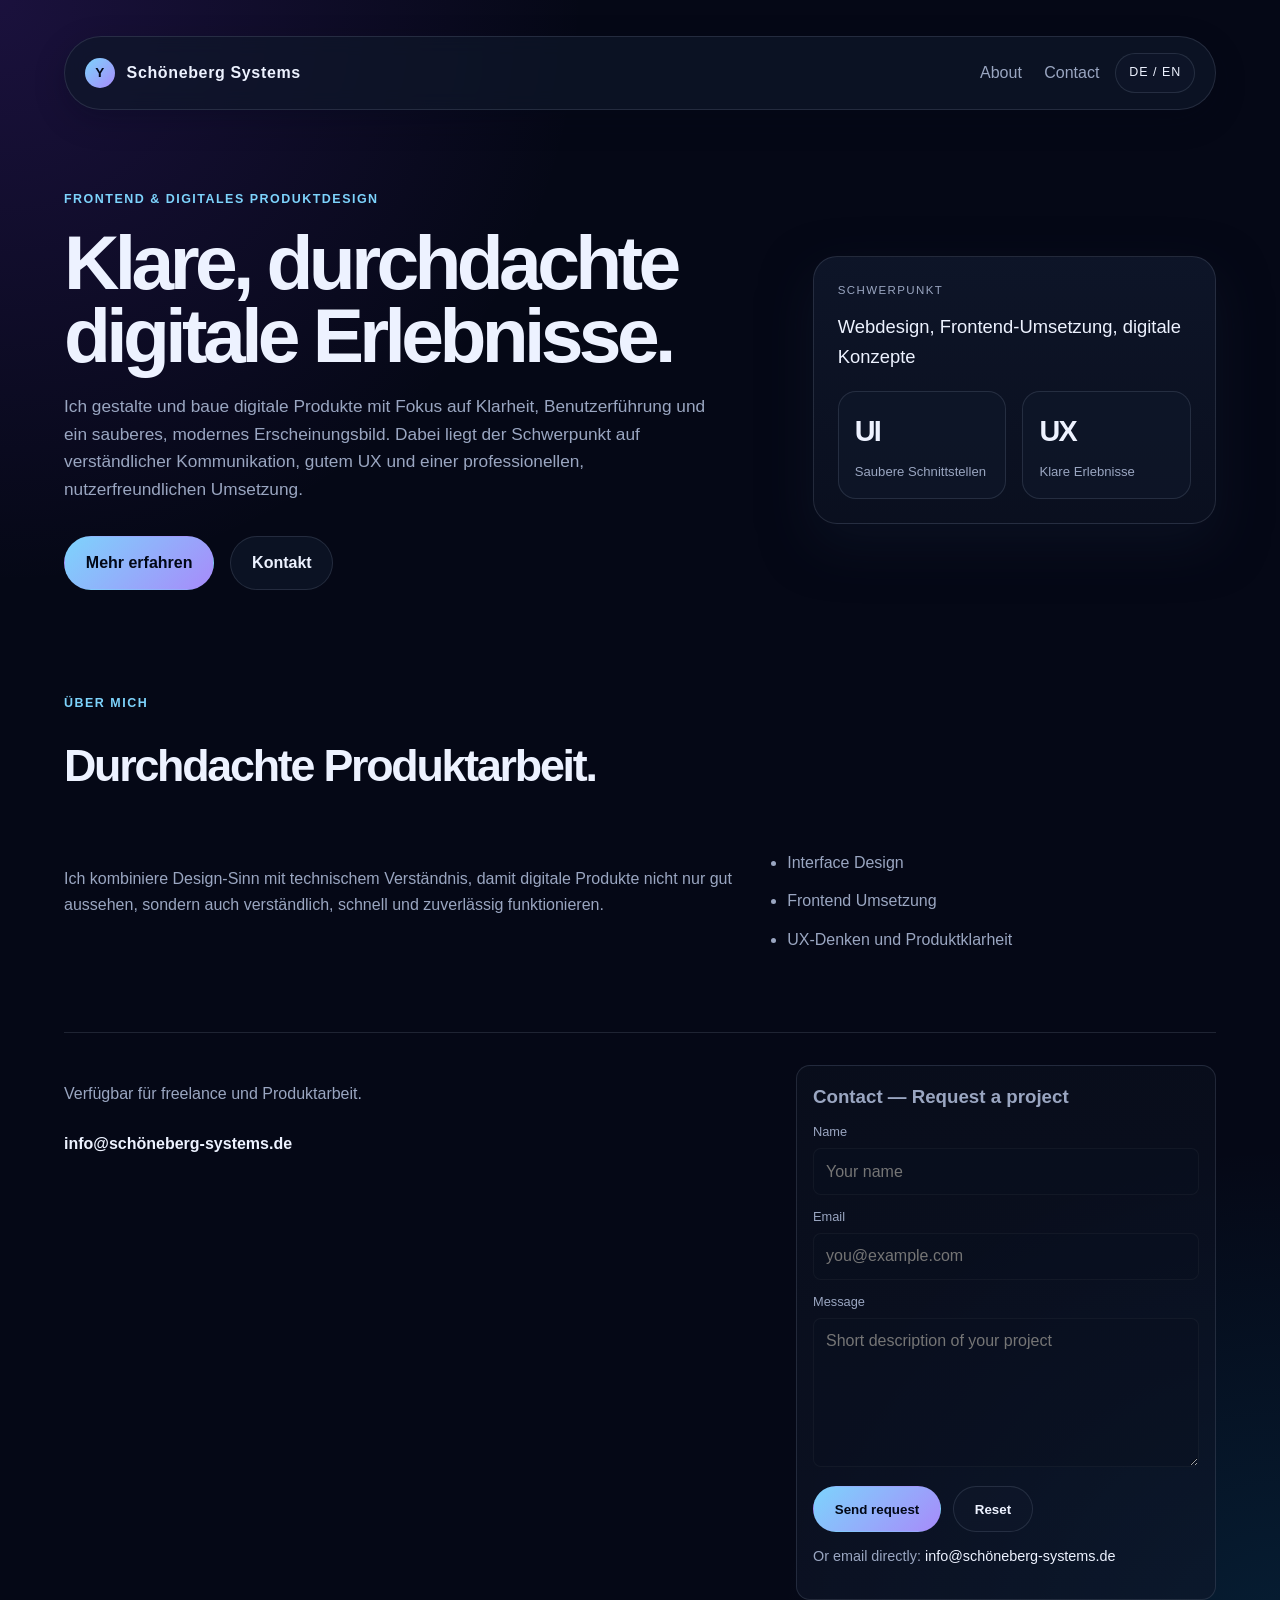
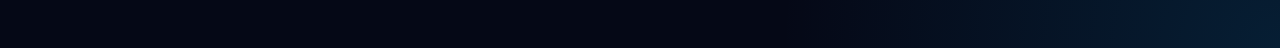
==== index.html @ e1c48ebd "added contact formular" ====
<!doctype html>
<html lang="de">
  <head>
    <meta charset="utf-8">
    <meta name="viewport" content="width=device-width, initial-scale=1">
    <title>Tim Hartung – Portfolio</title>
    <meta
      name="description"
      content="Portfolio von Tim Hartung – Frontend-Entwicklung, Produktdesign und digitale Lösungen."
    >
    <link rel="stylesheet" href="style.css">
  </head>
  <body>
    <div class="page-shell">
      <header class="site-header">
        <nav class="topbar" aria-label="Hauptnavigation">
            <a class="brand" href="#top"><span class="brand-mark">Y</span><span data-i18n="brand">Schöneberg Systems</span></a>
            <div class="nav-actions">
              <div class="nav-links">
                <a href="#about" data-i18n="nav.about">About</a>
                <a href="#contact" data-i18n="nav.contact">Contact</a>
              </div>
              <button class="lang-toggle" id="langToggle" type="button" aria-label="Sprache wechseln">DE / EN</button>
            </div>
          </nav>
        </header>

      <main id="top">
        <section class="hero">
          <div class="hero-copy">
            <p class="eyebrow" data-i18n="hero.eyebrow">Frontend &amp; digitales Produktdesign</p>
            <h1 data-i18n="hero.title">Klare, durchdachte digitale Erlebnisse.</h1>
            <p class="intro" data-i18n="hero.intro">
              Ich gestalte und baue digitale Produkte mit Fokus auf Klarheit,
              Benutzerführung und ein sauberes, modernes Erscheinungsbild.
              Dabei liegt der Schwerpunkt auf verständlicher Kommunikation,
              gutem UX und einer professionellen, nutzerfreundlichen Umsetzung.
            </p>
            <div class="cta-row">
              <a class="button primary" href="#about" data-i18n="hero.primaryButton">Ausgewählte Schwerpunkte</a>
              <a class="button secondary" href="#contact" data-i18n="hero.secondaryButton">Kontakt</a>
            </div>
          </div>

          <aside class="hero-panel" aria-label="Kurzprofil">
            <div class="mini-label" data-i18n="panel.label">Schwerpunkt</div>
            <p data-i18n="panel.text">Webdesign, App-Entwicklung, Frontend-Umsetzung, digitale Konzepte</p>
            <div class="mini-grid">
              <div>
                <strong>UI</strong>
                <span data-i18n="panel.ui">Saubere Schnittstellen</span>
              </div>
              <div>
                <strong>UX</strong>
                <span data-i18n="panel.ux">Klare Erlebnisse</span>
              </div>
            </div>
          </aside>
        </section>

        <section id="about" class="section-block about-block">
          <div class="section-heading">
            <p class="eyebrow" data-i18n="about.eyebrow">Über mich</p>
            <h2 data-i18n="about.title">Durchdachte Produktarbeit.</h2>
          </div>

          <div class="about-grid">
            <p data-i18n="about.text">
              Ich kombiniere Design-Sinn mit technischem Verständnis, damit digitale
              Produkte nicht nur gut aussehen, sondern auch verständlich, schnell und
              zuverlässig funktionieren.
            </p>
            <ul>
              <li data-i18n="about.item1">Interface Design</li>
              <li data-i18n="about.item2">Frontend Umsetzung</li>
              <li data-i18n="about.item3">UX-Denken und Produktklarheit</li>
            </ul>
          </div>
        </section>
      </main>

      <footer id="contact" class="site-footer">
        <div class="contact-left">
          <p data-i18n="footer.text">
            Verfügbar für Freelance und Produktarbeit.
          </p>
          <a
            class="contact-email"
            href="mailto:info@schöneberg-systems.de"
          >
            info@schöneberg-systems.de
          </a>
        </div>

        <form id="contactForm" class="contact-form" novalidate>
          <h3>Contact — Request a project</h3>

          <label class="field">
            <span class="field-label">Name</span>
            <input
              type="text"
              id="contactName"
              name="name"
              placeholder="Your name"
              required
            >
          </label>

          <label class="field">
            <span class="field-label">Email</span>
            <input
              type="email"
              id="contactEmail"
              name="email"
              placeholder="you@example.com"
              required
            >
          </label>

          <label class="field">
            <span class="field-label">Message</span>
            <textarea
              id="contactMessage"
              name="message"
              rows="5"
              placeholder="Short description of your project"
              required
            ></textarea>
          </label>

          <div class="form-actions">
            <button type="submit" class="button primary">
              Send request
            </button>
            <button type="reset" class="button secondary">
              Reset
            </button>
          </div>

          <p class="form-note">
            Or email directly:
            <a href="mailto:info@schöneberg-systems.de">
              info@schöneberg-systems.de
            </a>
          </p>
        </form>
      </footer>
    </div>

    <script src="script.js"></script>
  </body>
</html>
---- style.css ----
:root {
  color-scheme: dark;
  --bg: #050816;
  --bg-elevated: rgba(11, 17, 32, 0.82);
  --panel: rgba(15, 23, 42, 0.9);
  --panel-strong: #0f172a;
  --card: #111827;
  --line: rgba(148, 163, 184, 0.18);
  --text: #edf2ff;
  --muted: #9aa6c1;
  --accent: #7dd3fc;
  --accent-strong: #a78bfa;
  --shadow: rgba(15, 23, 42, 0.55);
}

* {
  box-sizing: border-box;
}

html {
  scroll-behavior: smooth;
}

body {
  margin: 0;
  color: var(--text);
  background:
    radial-gradient(circle at top left, rgba(124, 58, 237, 0.18), transparent 28%),
    radial-gradient(circle at bottom right, rgba(14, 165, 233, 0.14), transparent 24%),
    var(--bg);
  font-family: Inter, "Segoe UI", sans-serif;
  line-height: 1.6;
}

img {
  max-width: 100%;
  display: block;
}

a {
  color: var(--text);
  text-decoration: none;
}

.page-shell {
  max-width: 1200px;
  margin: 0 auto;
  padding: 1.25rem 1.5rem 3rem;
}

.site-header {
  position: sticky;
  top: 0;
  z-index: 10;
  padding-top: 1rem;
}

.topbar {
  display: flex;
  justify-content: space-between;
  align-items: center;
  padding: 1rem 1.25rem;
  border: 1px solid var(--line);
  border-radius: 999px;
  background: rgba(15, 23, 42, 0.7);
  backdrop-filter: blur(10px);
  box-shadow: 0 10px 30px rgba(2, 6, 23, 0.25);
}

.brand {
  display: inline-flex;
  align-items: center;
  gap: 0.7rem;
  font-weight: 700;
  letter-spacing: 0.04em;
}

.brand-mark {
  display: inline-grid;
  place-items: center;
  width: 1.9rem;
  height: 1.9rem;
  border-radius: 50%;
  background: linear-gradient(135deg, var(--accent), var(--accent-strong));
  color: #020817;
  font-size: 0.85rem;
  font-weight: 800;
}

.nav-actions {
  display: flex;
  align-items: center;
  gap: 1rem;
}

.nav-links {
  display: flex;
  align-items: center;
  gap: 1.4rem;
  color: var(--muted);
}

.nav-links a {
  color: var(--muted);
  transition: color 0.2s ease;
}

.nav-links a:hover,
.nav-links a:focus-visible {
  color: var(--text);
}

.lang-toggle {
  border: 1px solid var(--line);
  background: rgba(15, 23, 42, 0.7);
  color: var(--text);
  border-radius: 999px;
  padding: 0.55rem 0.8rem;
  font: inherit;
  font-size: 0.78rem;
  letter-spacing: 0.08em;
  text-transform: uppercase;
  cursor: pointer;
  transition: border-color 0.2s ease, transform 0.2s ease;
}

.lang-toggle:hover,
.lang-toggle:focus-visible {
  border-color: rgba(125, 211, 252, 0.7);
  transform: translateY(-1px);
}

.hero {
  display: grid;
  grid-template-columns: 1.6fr 0.9fr;
  gap: 2rem;
  align-items: center;
  padding: 5rem 0 3rem;
}

.eyebrow {
  margin: 0 0 1rem;
  color: var(--accent);
  font-size: 0.78rem;
  font-weight: 700;
  letter-spacing: 0.12em;
  text-transform: uppercase;
}

h1 {
  margin: 0;
  max-width: 680px;
  font-size: clamp(3.1rem, 6vw, 5.3rem);
  line-height: 0.96;
  letter-spacing: -0.06em;
}

.intro {
  max-width: 650px;
  margin-top: 1.25rem;
  color: var(--muted);
  font-size: 1.08rem;
}

.cta-row {
  display: flex;
  flex-wrap: wrap;
  gap: 1rem;
  margin-top: 2rem;
}

.button {
  display: inline-flex;
  align-items: center;
  justify-content: center;
  min-height: 46px;
  padding: 0.85rem 1.3rem;
  border: 1px solid var(--line);
  border-radius: 999px;
  font-weight: 600;
  transition: transform 0.2s ease, border-color 0.2s ease, background 0.2s ease;
}

.button:hover,
.button:focus-visible {
  transform: translateY(-1px);
}

.button.primary {
  background: linear-gradient(135deg, var(--accent), var(--accent-strong));
  border-color: transparent;
  color: #020817;
}

.button.secondary {
  background: rgba(15, 23, 42, 0.7);
  color: var(--text);
}

.hero-panel {
  padding: 1.5rem;
  border: 1px solid var(--line);
  border-radius: 24px;
  background: linear-gradient(180deg, rgba(15, 23, 42, 0.9), rgba(11, 17, 32, 0.9));
  box-shadow: 0 20px 50px var(--shadow);
}

.mini-label {
  color: var(--muted);
  font-size: 0.72rem;
  letter-spacing: 0.12em;
  text-transform: uppercase;
}

.hero-panel p {
  margin: 0.8rem 0 1.25rem;
  font-size: 1.15rem;
}

.mini-grid {
  display: grid;
  grid-template-columns: repeat(2, minmax(0, 1fr));
  gap: 1rem;
}

.mini-grid div {
  padding: 1rem;
  border: 1px solid var(--line);
  border-radius: 18px;
  background: rgba(15, 23, 42, 0.7);
}

.mini-grid strong {
  display: block;
  font-size: 1.8rem;
  letter-spacing: -0.06em;
}

.mini-grid span {
  display: block;
  margin-top: 0.4rem;
  color: var(--muted);
  font-size: 0.82rem;
}

.section-block {
  padding-top: 3.5rem;
}

.section-heading {
  margin-bottom: 1.5rem;
}

.section-heading h2 {
  margin: 0;
  font-size: clamp(2rem, 4vw, 2.8rem);
  letter-spacing: -0.05em;
}

.project-grid {
  display: grid;
  grid-template-columns: repeat(3, minmax(0, 1fr));
  gap: 1.25rem;
}

.project-card {
  padding: 1.4rem;
  border: 1px solid var(--line);
  border-radius: 22px;
  background: var(--panel);
  box-shadow: inset 0 1px 0 rgba(255, 255, 255, 0.02);
}

.project-topline {
  display: flex;
  justify-content: space-between;
  gap: 1rem;
  color: var(--muted);
  font-size: 0.76rem;
  letter-spacing: 0.08em;
  text-transform: uppercase;
}

.project-card h3 {
  margin: 1rem 0 0.6rem;
  font-size: 1.5rem;
  letter-spacing: -0.04em;
}

.project-card p {
  margin: 0 0 1rem;
  color: var(--muted);
}

.project-card a {
  color: var(--accent);
  font-weight: 600;
}

.about-block {
  padding-bottom: 2rem;
}

.about-grid {
  display: grid;
  grid-template-columns: 1.2fr 0.8fr;
  gap: 2rem;
  padding: 1.5rem 0 0;
}

.about-grid p,
.about-grid li {
  color: var(--muted);
}

.about-grid ul {
  margin: 0;
  padding-left: 1.2rem;
  display: grid;
  gap: 0.8rem;
}

.site-footer {
  display: grid;
  grid-template-columns: 1fr 420px;
  gap: 2rem;
  margin-top: 3rem;
  padding-top: 2rem;
  border-top: 1px solid var(--line);
  color: var(--muted);
  align-items: start;
}

.contact-left {
  display: flex;
  flex-direction: column;
  gap: 0.5rem;
}

.contact-email {
  color: var(--text);
  font-weight: 600;
}

.contact-form {
  background: linear-gradient(180deg, rgba(11,17,32,0.6), rgba(15,23,42,0.6));
  border: 1px solid var(--line);
  padding: 1rem;
  border-radius: 14px;
}

.contact-form h3 {
  margin: 0 0 0.6rem 0;
}

.field {
  display: block;
  margin-bottom: 0.75rem;
}

.field-label {
  display: block;
  font-size: 0.8rem;
  color: var(--muted);
  margin-bottom: 0.35rem;
}

.field input,
.field textarea {
  width: 100%;
  padding: 0.6rem 0.75rem;
  border-radius: 8px;
  border: 1px solid rgba(255,255,255,0.04);
  background: rgba(11,17,32,0.45);
  color: var(--text);
  font: inherit;
}

.form-actions {
  display: flex;
  gap: 0.75rem;
  margin-top: 0.5rem;
}

.form-note {
  margin-top: 0.8rem;
  font-size: 0.9rem;
  color: var(--muted);
}

@media (max-width: 900px) {
  .site-footer {
    grid-template-columns: 1fr;
  }

  .contact-form {
    margin-top: 1rem;
  }
}

@media (max-width: 900px) {
  .hero,
  .project-grid,
  .about-grid {
    grid-template-columns: 1fr;
  }

  .topbar,
  .site-footer {
    flex-direction: column;
    align-items: flex-start;
  }

  .nav-links {
    flex-wrap: wrap;
  }
}

@media (max-width: 560px) {
  .page-shell {
    padding-left: 1rem;
    padding-right: 1rem;
  }

  .topbar {
    border-radius: 24px;
  }

  .hero {
    padding-top: 3.5rem;
  }

  .cta-row {
    flex-direction: column;
    align-items: stretch;
  }

  .button {
    width: 100%;
  }
}
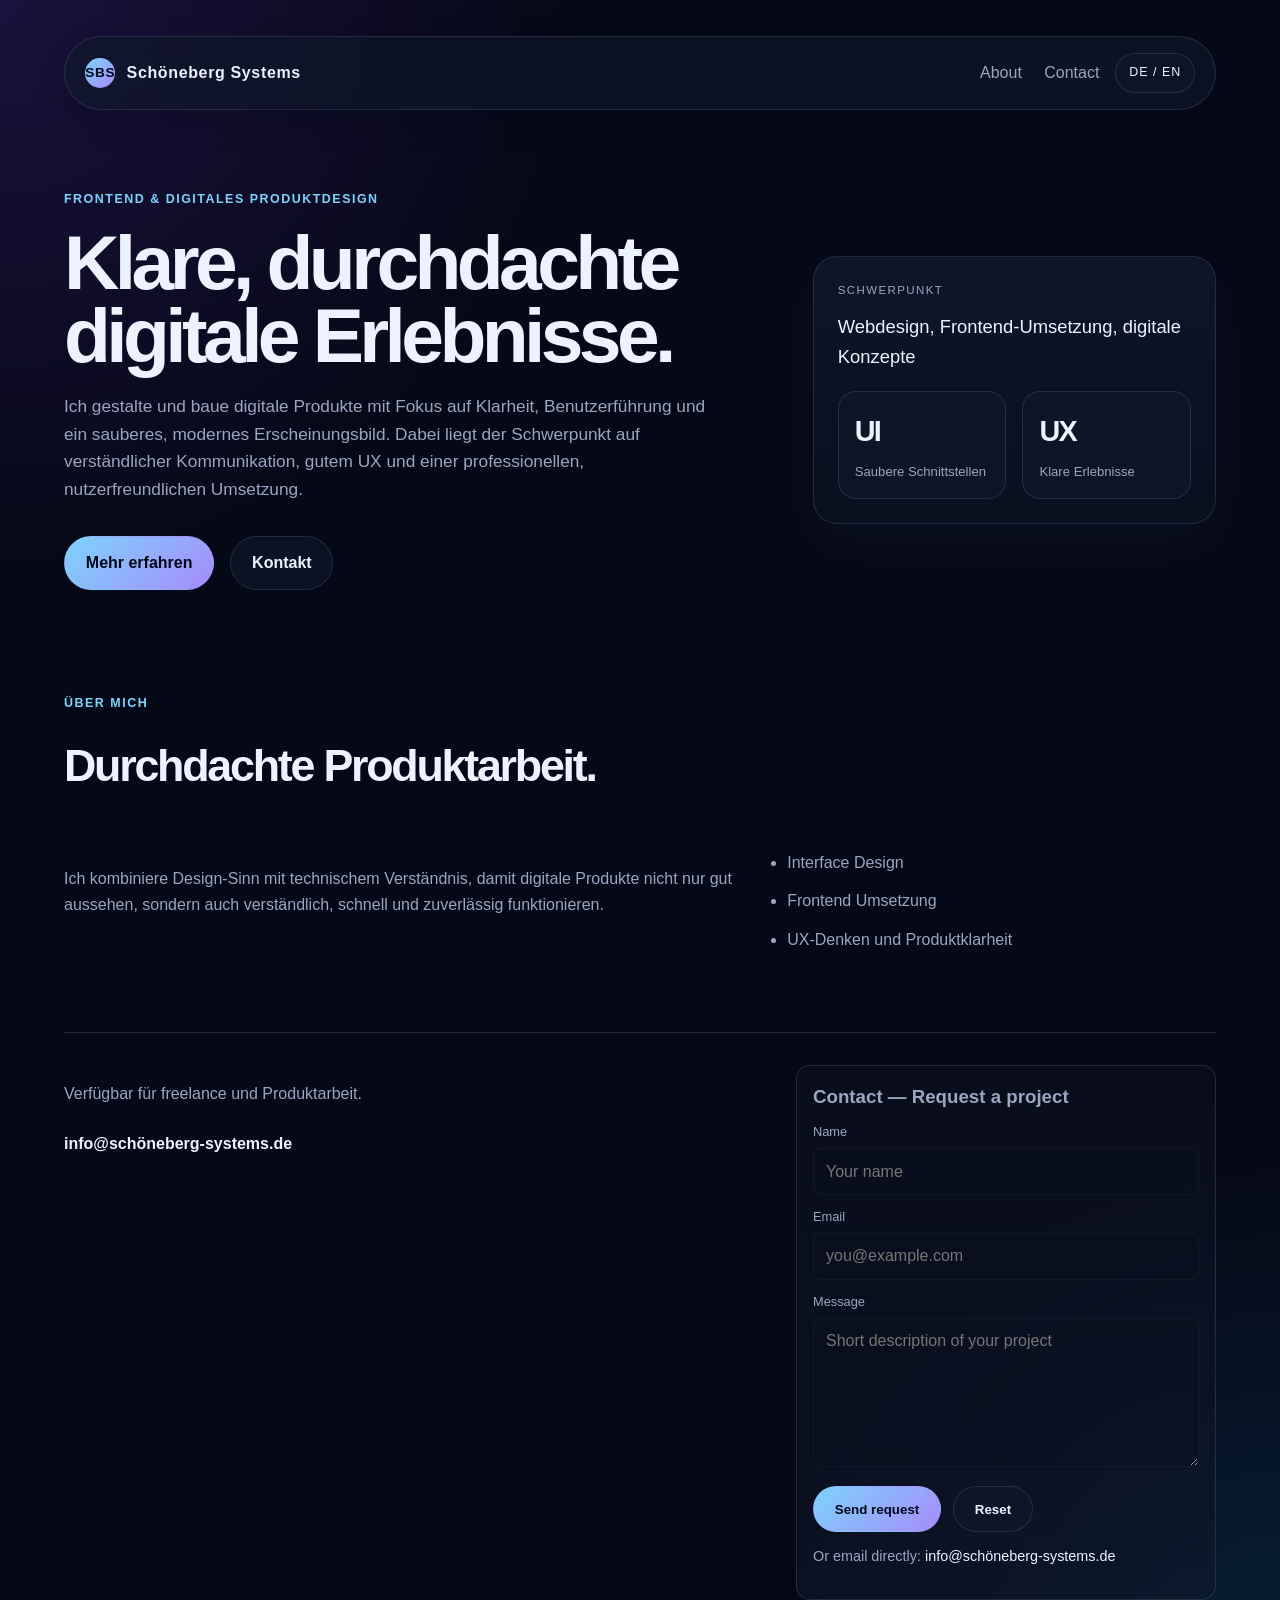
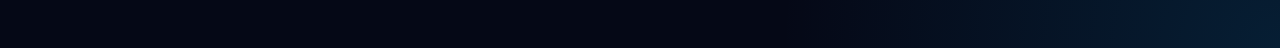
==== commit f3bfe604: "Update index.html" ====
--- a/index.html
+++ b/index.html
@@ -14,7 +14,7 @@
     <div class="page-shell">
       <header class="site-header">
         <nav class="topbar" aria-label="Hauptnavigation">
-            <a class="brand" href="#top"><span class="brand-mark">Y</span><span data-i18n="brand">Schöneberg Systems</span></a>
+            <a class="brand" href="#top"><span class="brand-mark">SBS</span><span data-i18n="brand">Schöneberg Systems</span></a>
             <div class="nav-actions">
               <div class="nav-links">
                 <a href="#about" data-i18n="nav.about">About</a>
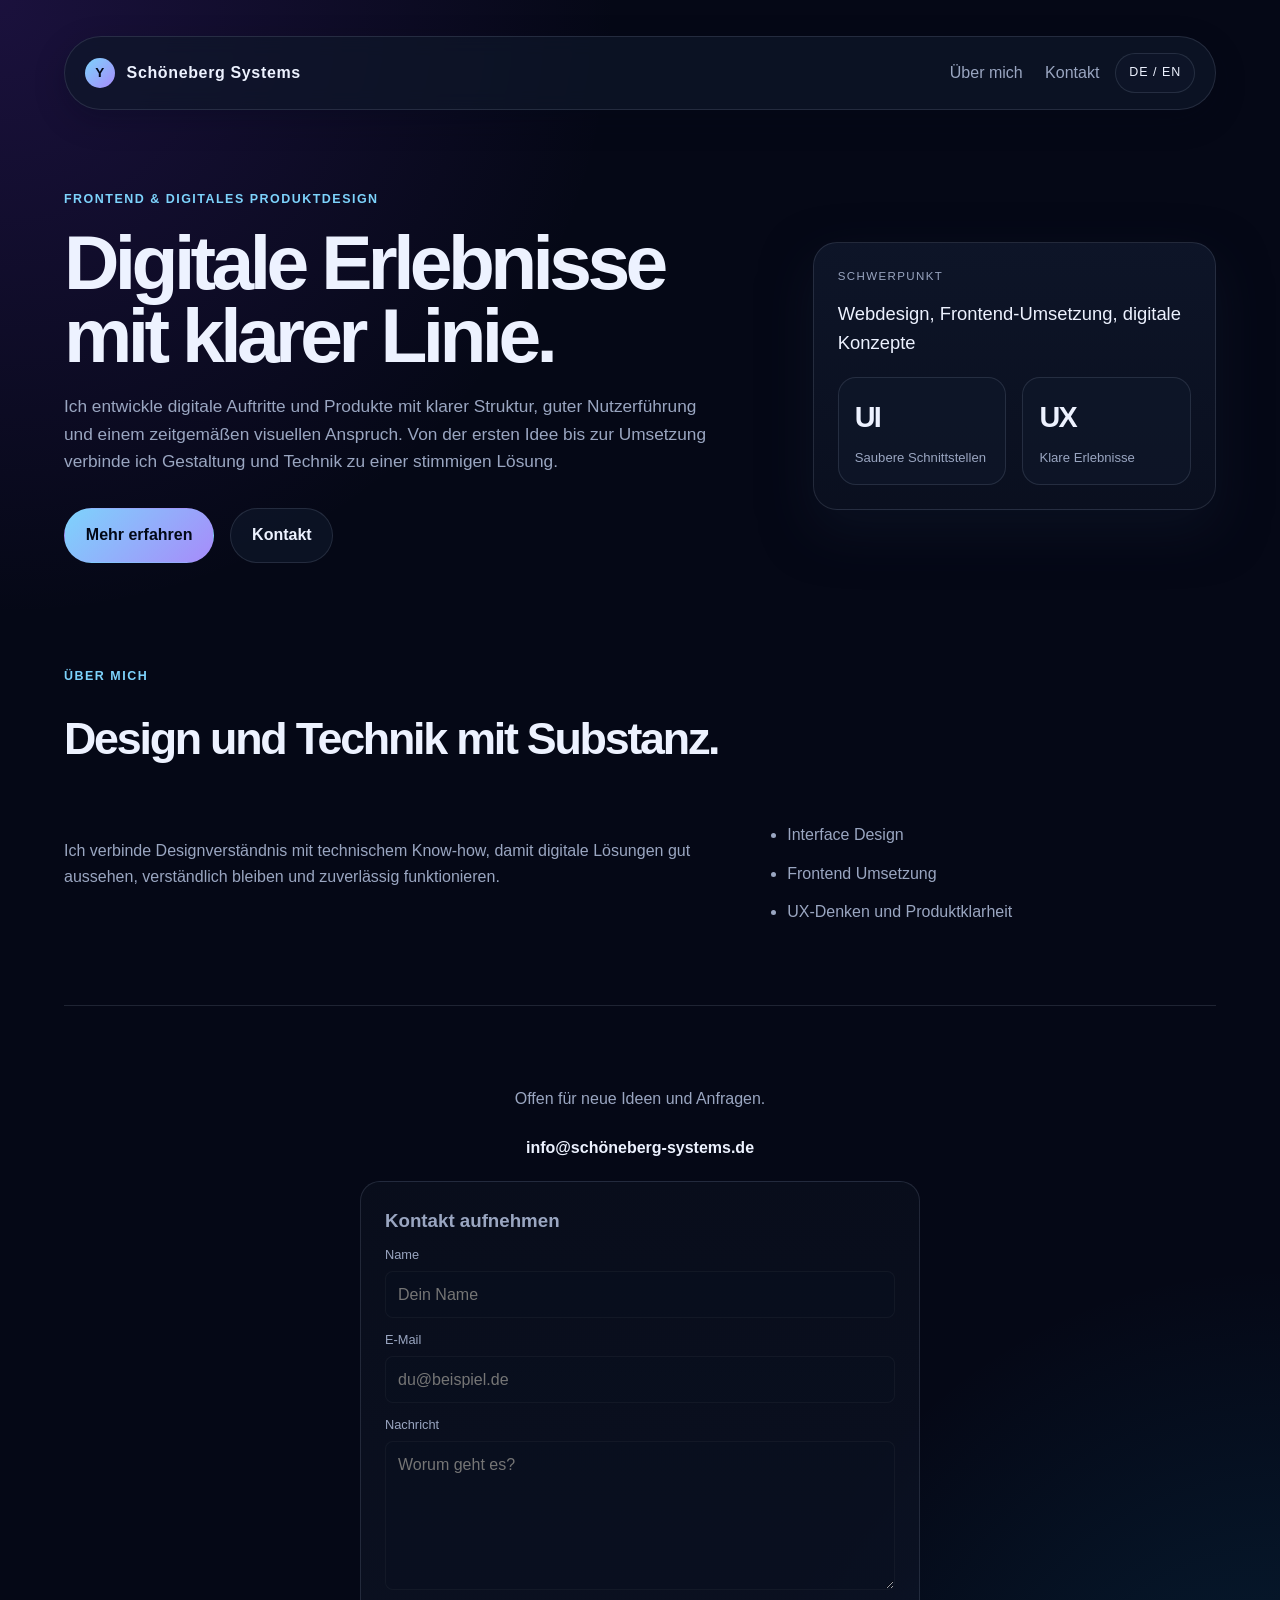
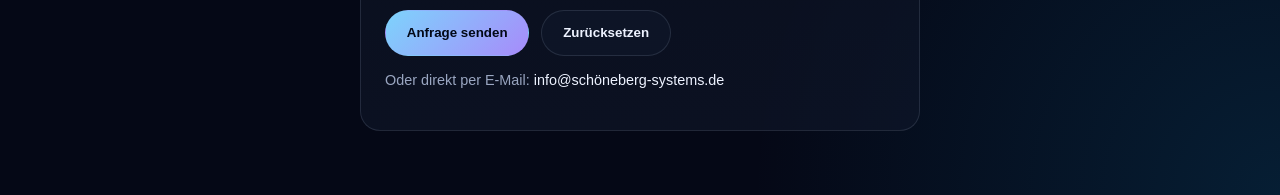
==== commit 87b2f94b: "updated content and german translation" ====
--- a/index.html
+++ b/index.html
@@ -13,12 +13,12 @@
   <body>
     <div class="page-shell">
       <header class="site-header">
-        <nav class="topbar" aria-label="Hauptnavigation">
-            <a class="brand" href="#top"><span class="brand-mark">SBS</span><span data-i18n="brand">Schöneberg Systems</span></a>
+        <nav class="topbar" aria-label="Hauptnavigation" data-i18n-aria-label="nav.label">
+            <a class="brand" href="#top"><span class="brand-mark">Y</span><span data-i18n="brand">Schöneberg Systems</span></a>
             <div class="nav-actions">
               <div class="nav-links">
-                <a href="#about" data-i18n="nav.about">About</a>
-                <a href="#contact" data-i18n="nav.contact">Contact</a>
+                <a href="#about" data-i18n="nav.about">Über mich</a>
+                <a href="#contact" data-i18n="nav.contact">Kontakt</a>
               </div>
               <button class="lang-toggle" id="langToggle" type="button" aria-label="Sprache wechseln">DE / EN</button>
             </div>
@@ -29,12 +29,12 @@
         <section class="hero">
           <div class="hero-copy">
             <p class="eyebrow" data-i18n="hero.eyebrow">Frontend &amp; digitales Produktdesign</p>
-            <h1 data-i18n="hero.title">Klare, durchdachte digitale Erlebnisse.</h1>
+            <h1 data-i18n="hero.title">Digitale Erlebnisse mit klarer Linie.</h1>
             <p class="intro" data-i18n="hero.intro">
-              Ich gestalte und baue digitale Produkte mit Fokus auf Klarheit,
-              Benutzerführung und ein sauberes, modernes Erscheinungsbild.
-              Dabei liegt der Schwerpunkt auf verständlicher Kommunikation,
-              gutem UX und einer professionellen, nutzerfreundlichen Umsetzung.
+              Ich entwickle digitale Auftritte und Produkte mit klarer Struktur,
+              guter Nutzerführung und einem zeitgemäßen visuellen Anspruch.
+              Von der ersten Idee bis zur Umsetzung verbinde ich Gestaltung
+              und Technik zu einer stimmigen Lösung.
             </p>
             <div class="cta-row">
               <a class="button primary" href="#about" data-i18n="hero.primaryButton">Ausgewählte Schwerpunkte</a>
@@ -42,7 +42,7 @@
             </div>
           </div>
 
-          <aside class="hero-panel" aria-label="Kurzprofil">
+          <aside class="hero-panel" aria-label="Kurzprofil" data-i18n-aria-label="panel.ariaLabel">
             <div class="mini-label" data-i18n="panel.label">Schwerpunkt</div>
             <p data-i18n="panel.text">Webdesign, App-Entwicklung, Frontend-Umsetzung, digitale Konzepte</p>
             <div class="mini-grid">
@@ -61,14 +61,13 @@
         <section id="about" class="section-block about-block">
           <div class="section-heading">
             <p class="eyebrow" data-i18n="about.eyebrow">Über mich</p>
-            <h2 data-i18n="about.title">Durchdachte Produktarbeit.</h2>
+            <h2 data-i18n="about.title">Design und Technik mit Substanz.</h2>
           </div>
 
           <div class="about-grid">
             <p data-i18n="about.text">
-              Ich kombiniere Design-Sinn mit technischem Verständnis, damit digitale
-              Produkte nicht nur gut aussehen, sondern auch verständlich, schnell und
-              zuverlässig funktionieren.
+              Ich verbinde Designverständnis mit technischem Know-how, damit digitale
+              Lösungen gut aussehen, verständlich bleiben und zuverlässig funktionieren.
             </p>
             <ul>
               <li data-i18n="about.item1">Interface Design</li>
@@ -93,52 +92,55 @@
         </div>
 
         <form id="contactForm" class="contact-form" novalidate>
-          <h3>Contact — Request a project</h3>
+          <h3 data-i18n="form.title">Kontakt aufnehmen</h3>
 
           <label class="field">
-            <span class="field-label">Name</span>
+            <span class="field-label" data-i18n="form.name">Name</span>
             <input
               type="text"
               id="contactName"
               name="name"
-              placeholder="Your name"
+              placeholder="Dein Name"
+              data-i18n-placeholder="form.namePlaceholder"
               required
             >
           </label>
 
           <label class="field">
-            <span class="field-label">Email</span>
+            <span class="field-label" data-i18n="form.email">E-Mail</span>
             <input
               type="email"
               id="contactEmail"
               name="email"
-              placeholder="you@example.com"
+              placeholder="du@beispiel.de"
+              data-i18n-placeholder="form.emailPlaceholder"
               required
             >
           </label>
 
           <label class="field">
-            <span class="field-label">Message</span>
+            <span class="field-label" data-i18n="form.message">Nachricht</span>
             <textarea
               id="contactMessage"
               name="message"
               rows="5"
-              placeholder="Short description of your project"
+              placeholder="Worum geht es?"
+              data-i18n-placeholder="form.messagePlaceholder"
               required
             ></textarea>
           </label>
 
           <div class="form-actions">
             <button type="submit" class="button primary">
-              Send request
+              <span data-i18n="form.submit">Anfrage senden</span>
             </button>
             <button type="reset" class="button secondary">
-              Reset
+              <span data-i18n="form.reset">Zurücksetzen</span>
             </button>
           </div>
 
           <p class="form-note">
-            Or email directly:
+            <span data-i18n="form.direct">Oder direkt per E-Mail:</span>
             <a href="mailto:info@schöneberg-systems.de">
               info@schöneberg-systems.de
             </a>
--- a/style.css
+++ b/style.css
@@ -321,20 +321,22 @@
 }
 
 .site-footer {
-  display: grid;
-  grid-template-columns: 1fr 420px;
-  gap: 2rem;
+  display: flex;
+  flex-direction: column;
+  align-items: center;
+  gap: 1.25rem;
   margin-top: 3rem;
-  padding-top: 2rem;
+  padding: 4rem 0 1rem;
   border-top: 1px solid var(--line);
   color: var(--muted);
-  align-items: start;
+  text-align: center;
 }
 
 .contact-left {
   display: flex;
   flex-direction: column;
   gap: 0.5rem;
+  align-items: center;
 }
 
 .contact-email {
@@ -343,10 +345,12 @@
 }
 
 .contact-form {
+  width: min(100%, 560px);
   background: linear-gradient(180deg, rgba(11,17,32,0.6), rgba(15,23,42,0.6));
   border: 1px solid var(--line);
-  padding: 1rem;
-  border-radius: 14px;
+  padding: 1.5rem;
+  border-radius: 20px;
+  text-align: left;
 }
 
 .contact-form h3 {
@@ -389,24 +393,13 @@
 }
 
 @media (max-width: 900px) {
-  .site-footer {
-    grid-template-columns: 1fr;
-  }
-
-  .contact-form {
-    margin-top: 1rem;
-  }
-}
-
-@media (max-width: 900px) {
   .hero,
   .project-grid,
   .about-grid {
     grid-template-columns: 1fr;
   }
 
-  .topbar,
-  .site-footer {
+  .topbar {
     flex-direction: column;
     align-items: flex-start;
   }
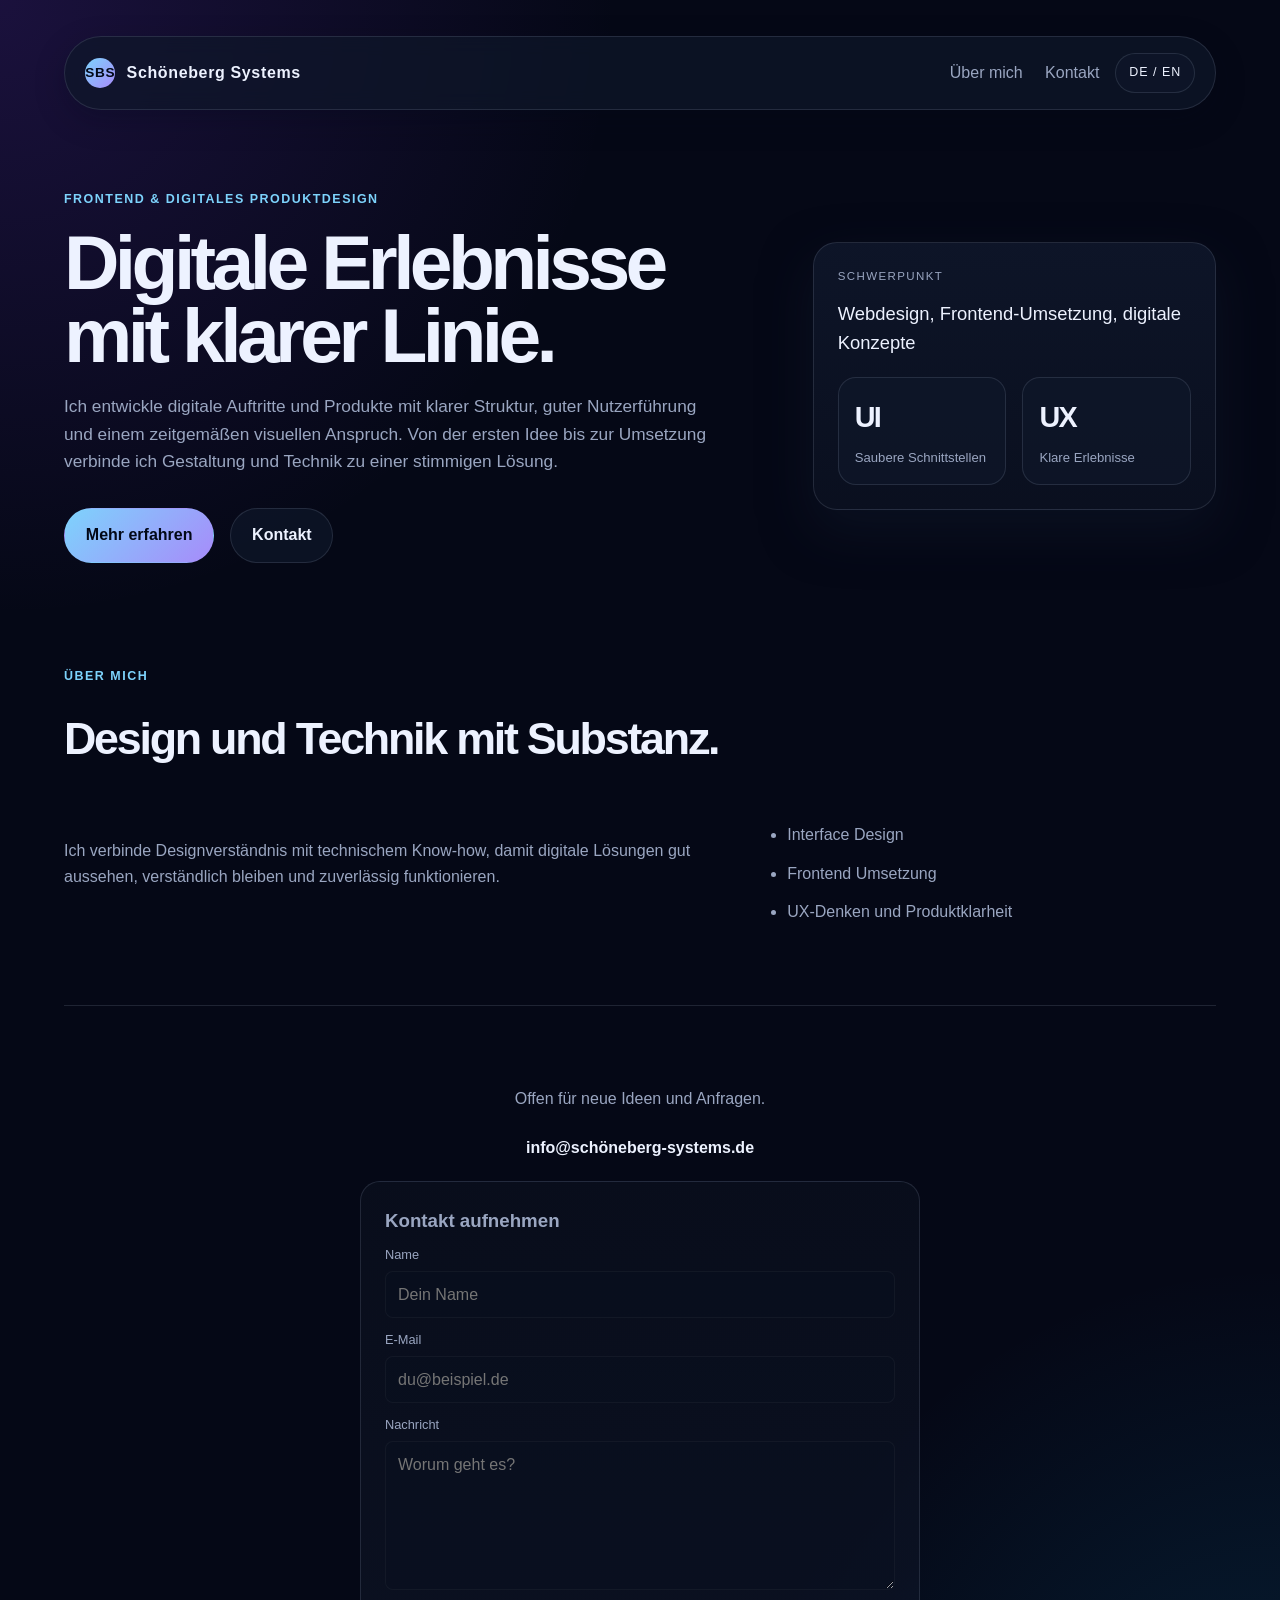
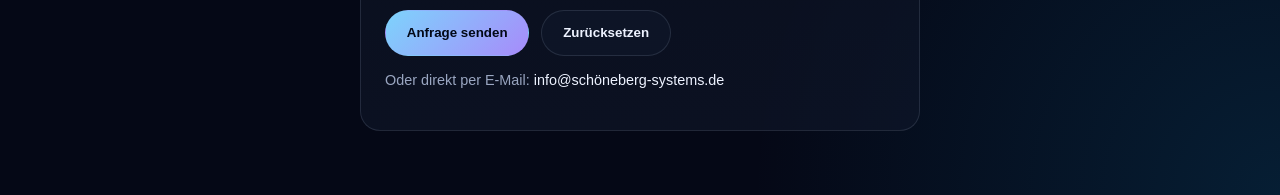
==== commit 81c17f6d: "merge" ====
--- a/index.html
+++ b/index.html
@@ -13,8 +13,8 @@
   <body>
     <div class="page-shell">
       <header class="site-header">
-        <nav class="topbar" aria-label="Hauptnavigation" data-i18n-aria-label="nav.label">
-            <a class="brand" href="#top"><span class="brand-mark">Y</span><span data-i18n="brand">Schöneberg Systems</span></a>
+        <nav class="topbar" aria-label="Hauptnavigation">
+            <a class="brand" href="#top"><span class="brand-mark">SBS</span><span data-i18n="brand">Schöneberg Systems</span></a>
             <div class="nav-actions">
               <div class="nav-links">
                 <a href="#about" data-i18n="nav.about">Über mich</a>
@@ -85,7 +85,7 @@
           </p>
           <a
             class="contact-email"
-            href="mailto:info@schöneberg-systems.de"
+            href="mailto:info@xn--schneberg-systems-1zb.de"
           >
             info@schöneberg-systems.de
           </a>
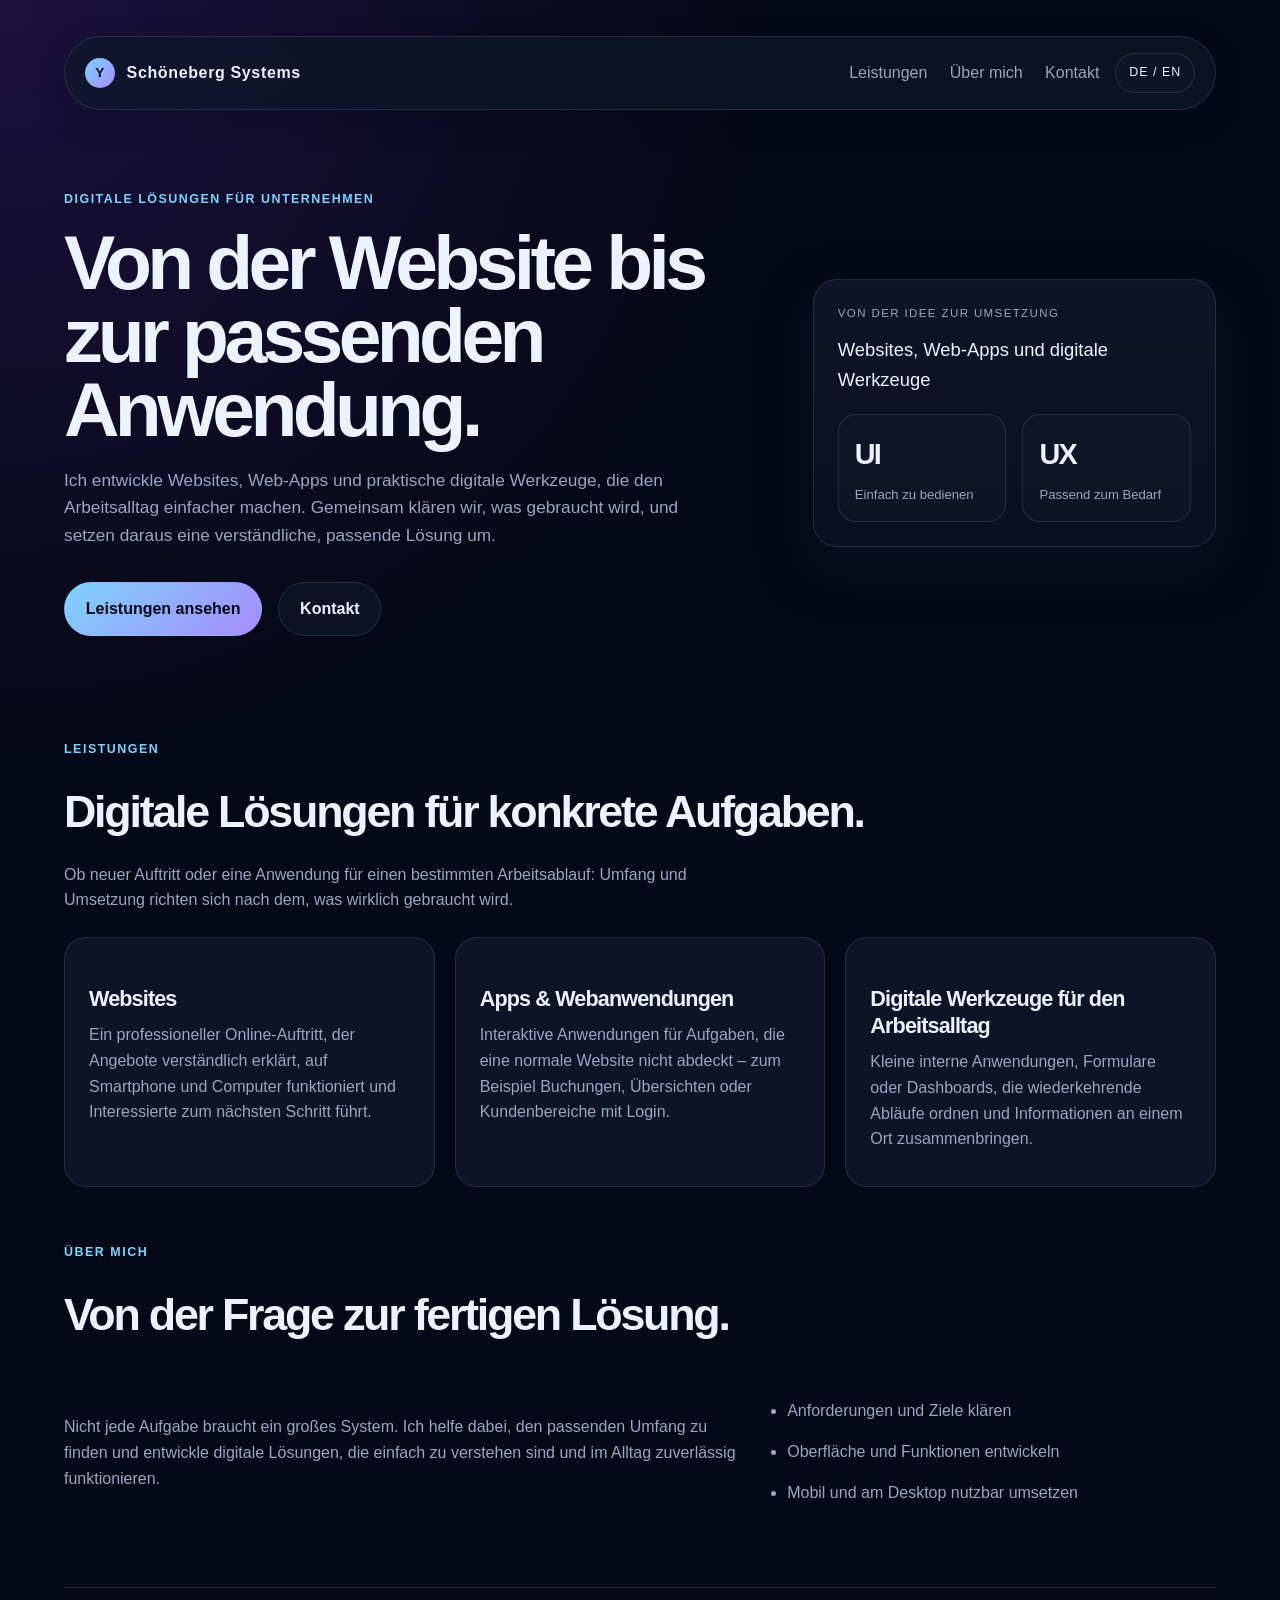
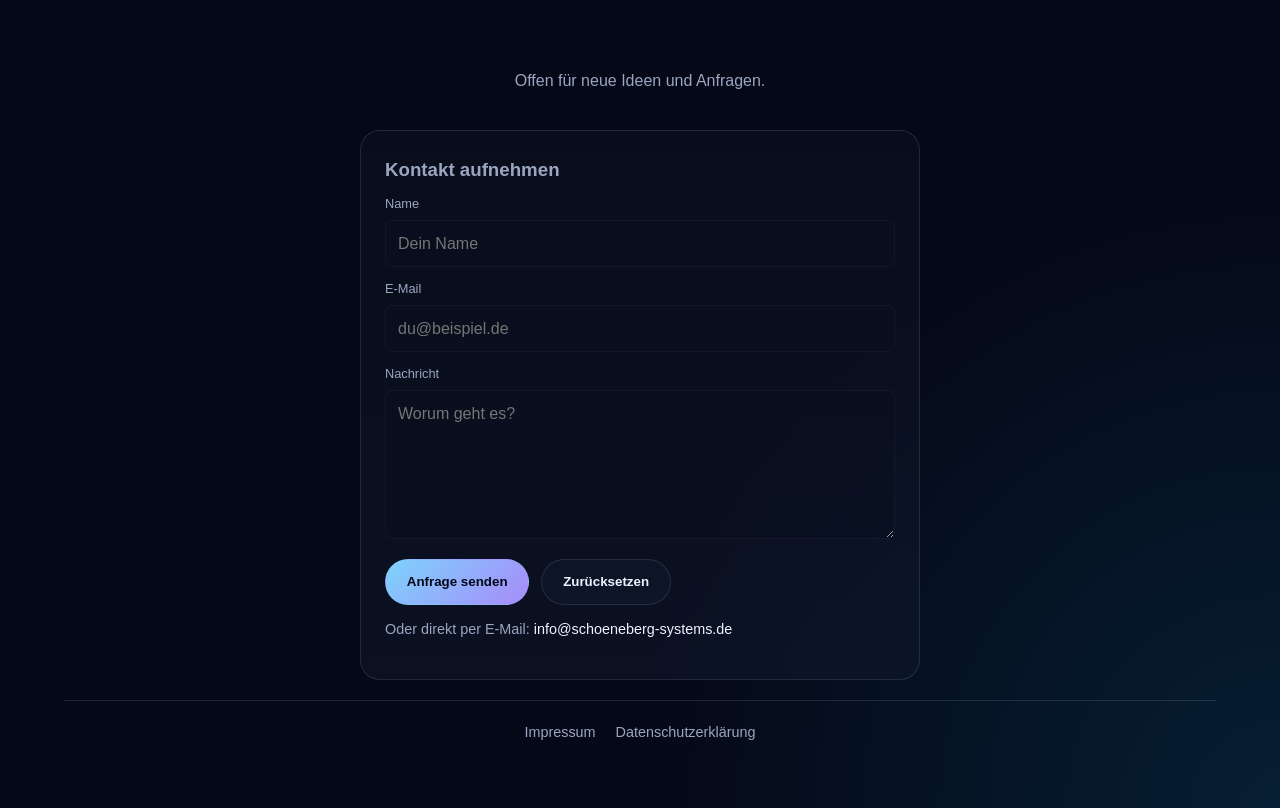
==== commit 7cfa0af9: "added impressum, datenschutzerkl rung and small design changes" ====
--- a/index.html
+++ b/index.html
@@ -13,10 +13,11 @@
   <body>
     <div class="page-shell">
       <header class="site-header">
-        <nav class="topbar" aria-label="Hauptnavigation">
-            <a class="brand" href="#top"><span class="brand-mark">SBS</span><span data-i18n="brand">Schöneberg Systems</span></a>
+        <nav class="topbar" aria-label="Hauptnavigation" data-i18n-aria-label="nav.label">
+            <a class="brand" href="#top"><span class="brand-mark">Y</span><span data-i18n="brand">Schöneberg Systems</span></a>
             <div class="nav-actions">
               <div class="nav-links">
+                <a href="#services" data-i18n="nav.services">Leistungen</a>
                 <a href="#about" data-i18n="nav.about">Über mich</a>
                 <a href="#contact" data-i18n="nav.contact">Kontakt</a>
               </div>
@@ -28,51 +29,89 @@
       <main id="top">
         <section class="hero">
           <div class="hero-copy">
-            <p class="eyebrow" data-i18n="hero.eyebrow">Frontend &amp; digitales Produktdesign</p>
-            <h1 data-i18n="hero.title">Digitale Erlebnisse mit klarer Linie.</h1>
+            <p class="eyebrow" data-i18n="hero.eyebrow">Digitale Lösungen für Unternehmen</p>
+            <h1 data-i18n="hero.title">Von der Website bis zur passenden Anwendung.</h1>
             <p class="intro" data-i18n="hero.intro">
-              Ich entwickle digitale Auftritte und Produkte mit klarer Struktur,
-              guter Nutzerführung und einem zeitgemäßen visuellen Anspruch.
-              Von der ersten Idee bis zur Umsetzung verbinde ich Gestaltung
-              und Technik zu einer stimmigen Lösung.
+              Ich entwickle Websites, Web-Apps und praktische digitale Werkzeuge,
+              die den Arbeitsalltag einfacher machen. Gemeinsam klären wir, was gebraucht
+              wird, und setzen daraus eine verständliche, passende Lösung um.
             </p>
             <div class="cta-row">
-              <a class="button primary" href="#about" data-i18n="hero.primaryButton">Ausgewählte Schwerpunkte</a>
+              <a class="button primary" href="#services" data-i18n="hero.primaryButton">Leistungen ansehen</a>
               <a class="button secondary" href="#contact" data-i18n="hero.secondaryButton">Kontakt</a>
             </div>
           </div>
 
           <aside class="hero-panel" aria-label="Kurzprofil" data-i18n-aria-label="panel.ariaLabel">
-            <div class="mini-label" data-i18n="panel.label">Schwerpunkt</div>
-            <p data-i18n="panel.text">Webdesign, App-Entwicklung, Frontend-Umsetzung, digitale Konzepte</p>
+            <div class="mini-label" data-i18n="panel.label">Von der Idee zur Umsetzung</div>
+            <p data-i18n="panel.text">Websites, Web-Apps und digitale Werkzeuge</p>
             <div class="mini-grid">
               <div>
                 <strong>UI</strong>
-                <span data-i18n="panel.ui">Saubere Schnittstellen</span>
+                <span data-i18n="panel.ui">Einfach zu bedienen</span>
               </div>
               <div>
                 <strong>UX</strong>
-                <span data-i18n="panel.ux">Klare Erlebnisse</span>
+                <span data-i18n="panel.ux">Passend zum Bedarf</span>
               </div>
             </div>
           </aside>
         </section>
 
+        <section id="services" class="section-block">
+          <div class="section-heading">
+            <p class="eyebrow" data-i18n="services.eyebrow">Leistungen</p>
+            <h2 data-i18n="services.title">Digitale Lösungen für konkrete Aufgaben.</h2>
+            <p class="section-intro" data-i18n="services.intro">
+              Ob neuer Auftritt oder eine Anwendung für einen bestimmten Arbeitsablauf:
+              Umfang und Umsetzung richten sich nach dem, was wirklich gebraucht wird.
+            </p>
+          </div>
+
+          <div class="services-grid">
+            <article class="service-card">
+              <h3 data-i18n="service.website.title">Websites</h3>
+              <p data-i18n="service.website.text">
+                Ein professioneller Online-Auftritt, der Angebote verständlich erklärt,
+                auf Smartphone und Computer funktioniert und Interessierte zum nächsten
+                Schritt führt.
+              </p>
+            </article>
+
+            <article class="service-card">
+              <h3 data-i18n="service.app.title">Apps &amp; Webanwendungen</h3>
+              <p data-i18n="service.app.text">
+                Interaktive Anwendungen für Aufgaben, die eine normale Website nicht
+                abdeckt – zum Beispiel Buchungen, Übersichten oder Kundenbereiche mit Login.
+              </p>
+            </article>
+
+            <article class="service-card">
+              <h3 data-i18n="service.tools.title">Digitale Werkzeuge für den Arbeitsalltag</h3>
+              <p data-i18n="service.tools.text">
+                Kleine interne Anwendungen, Formulare oder Dashboards, die wiederkehrende
+                Abläufe ordnen und Informationen an einem Ort zusammenbringen.
+              </p>
+            </article>
+          </div>
+        </section>
+
         <section id="about" class="section-block about-block">
           <div class="section-heading">
             <p class="eyebrow" data-i18n="about.eyebrow">Über mich</p>
-            <h2 data-i18n="about.title">Design und Technik mit Substanz.</h2>
+            <h2 data-i18n="about.title">Von der Frage zur fertigen Lösung.</h2>
           </div>
 
           <div class="about-grid">
             <p data-i18n="about.text">
-              Ich verbinde Designverständnis mit technischem Know-how, damit digitale
-              Lösungen gut aussehen, verständlich bleiben und zuverlässig funktionieren.
+              Nicht jede Aufgabe braucht ein großes System. Ich helfe dabei, den
+              passenden Umfang zu finden und entwickle digitale Lösungen, die einfach
+              zu verstehen sind und im Alltag zuverlässig funktionieren.
             </p>
             <ul>
-              <li data-i18n="about.item1">Interface Design</li>
-              <li data-i18n="about.item2">Frontend Umsetzung</li>
-              <li data-i18n="about.item3">UX-Denken und Produktklarheit</li>
+              <li data-i18n="about.item1">Anforderungen und Ziele klären</li>
+              <li data-i18n="about.item2">Oberfläche und Funktionen entwickeln</li>
+              <li data-i18n="about.item3">Mobil und am Desktop nutzbar umsetzen</li>
             </ul>
           </div>
         </section>
@@ -83,12 +122,6 @@
           <p data-i18n="footer.text">
             Verfügbar für Freelance und Produktarbeit.
           </p>
-          <a
-            class="contact-email"
-            href="mailto:info@xn--schneberg-systems-1zb.de"
-          >
-            info@schöneberg-systems.de
-          </a>
         </div>
 
         <form id="contactForm" class="contact-form" novalidate>
@@ -141,11 +174,15 @@
 
           <p class="form-note">
             <span data-i18n="form.direct">Oder direkt per E-Mail:</span>
-            <a href="mailto:info@schöneberg-systems.de">
-              info@schöneberg-systems.de
+            <a href="mailto:info@schoeneberg-systems.de">
+              info@schoeneberg-systems.de
             </a>
           </p>
         </form>
+        <nav class="legal-links" aria-label="Rechtliche Informationen" data-i18n-aria-label="footer.legalNav">
+          <a href="impressum.html" data-i18n="footer.imprint">Impressum</a>
+          <a href="datenschutz.html" data-i18n="footer.privacy">Datenschutz</a>
+        </nav>
       </footer>
     </div>
 
--- a/style.css
+++ b/style.css
@@ -257,6 +257,38 @@
   letter-spacing: -0.05em;
 }
 
+.section-intro {
+  max-width: 680px;
+  margin: 0.85rem 0 0;
+  color: var(--muted);
+}
+
+.services-grid {
+  display: grid;
+  grid-template-columns: repeat(3, minmax(0, 1fr));
+  gap: 1.25rem;
+}
+
+.service-card {
+  min-height: 250px;
+  padding: 1.5rem;
+  border: 1px solid var(--line);
+  border-radius: 22px;
+  background: var(--panel);
+}
+
+.service-card h3 {
+  margin: 1.5rem 0 0.6rem;
+  font-size: 1.35rem;
+  letter-spacing: -0.04em;
+  line-height: 1.25;
+}
+
+.service-card p {
+  margin: 0;
+  color: var(--muted);
+}
+
 .project-grid {
   display: grid;
   grid-template-columns: repeat(3, minmax(0, 1fr));
@@ -337,11 +369,6 @@
   flex-direction: column;
   gap: 0.5rem;
   align-items: center;
-}
-
-.contact-email {
-  color: var(--text);
-  font-weight: 600;
 }
 
 .contact-form {
@@ -392,8 +419,61 @@
   color: var(--muted);
 }
 
+.legal-links {
+  display: flex;
+  justify-content: center;
+  gap: 1.25rem;
+  width: 100%;
+  padding-top: 1.25rem;
+  border-top: 1px solid var(--line);
+  font-size: 0.9rem;
+}
+
+.legal-links a {
+  color: var(--muted);
+}
+
+.legal-links a:hover,
+.legal-links a:focus-visible {
+  color: var(--text);
+}
+
+.legal-page {
+  max-width: 820px;
+  margin: 0 auto;
+  padding: 3rem 0;
+}
+
+.legal-page h1 {
+  max-width: none;
+  margin-bottom: 2rem;
+  font-size: clamp(2.5rem, 6vw, 4rem);
+}
+
+.legal-page h2 {
+  margin: 2rem 0 0.5rem;
+  font-size: 1.3rem;
+}
+
+.legal-page p,
+.legal-page address {
+  color: var(--muted);
+  font-style: normal;
+}
+
+.legal-page address {
+  white-space: pre-line;
+}
+
+.legal-back {
+  display: inline-block;
+  margin-top: 2rem;
+  color: var(--accent);
+}
+
 @media (max-width: 900px) {
   .hero,
+  .services-grid,
   .project-grid,
   .about-grid {
     grid-template-columns: 1fr;
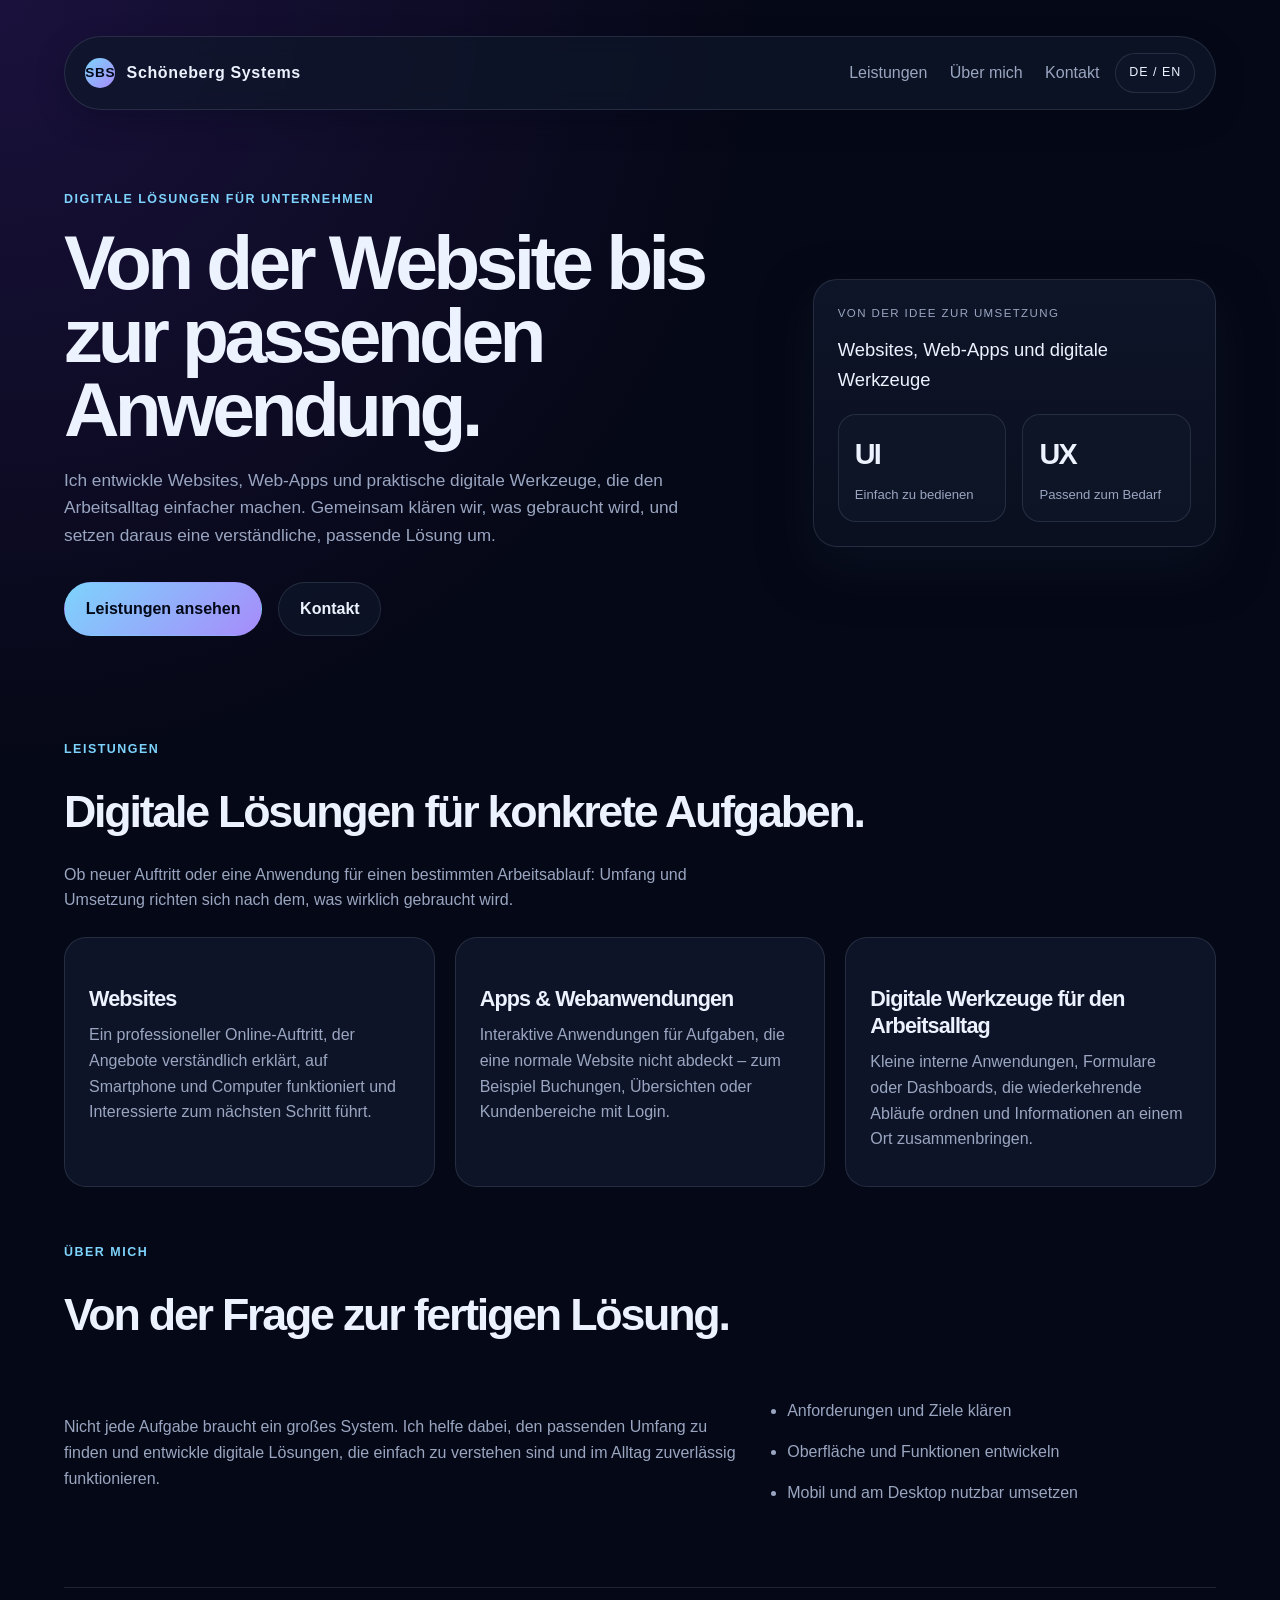
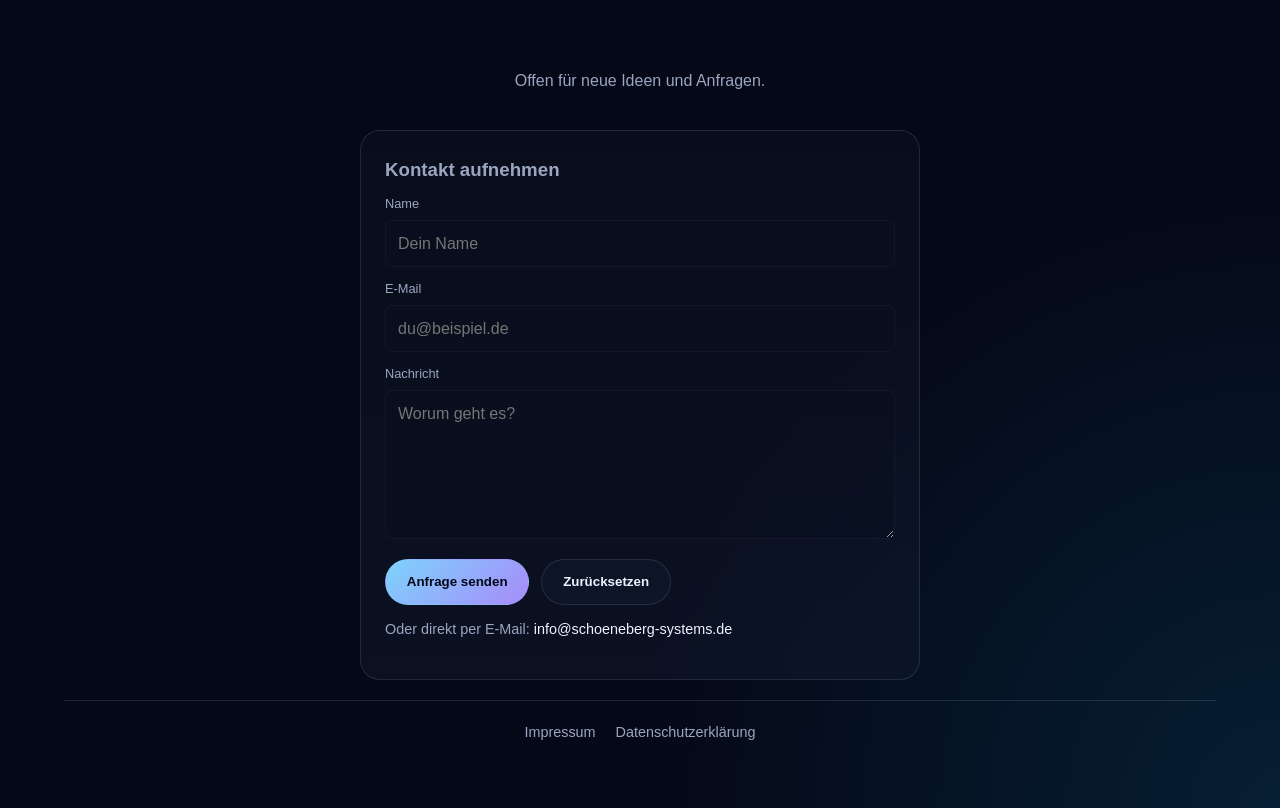
==== commit 85527c7f: "solve merge" ====
--- a/index.html
+++ b/index.html
@@ -13,8 +13,8 @@
   <body>
     <div class="page-shell">
       <header class="site-header">
-        <nav class="topbar" aria-label="Hauptnavigation" data-i18n-aria-label="nav.label">
-            <a class="brand" href="#top"><span class="brand-mark">Y</span><span data-i18n="brand">Schöneberg Systems</span></a>
+        <nav class="topbar" aria-label="Hauptnavigation">
+            <a class="brand" href="#top"><span class="brand-mark">SBS</span><span data-i18n="brand">Schöneberg Systems</span></a>
             <div class="nav-actions">
               <div class="nav-links">
                 <a href="#services" data-i18n="nav.services">Leistungen</a>
